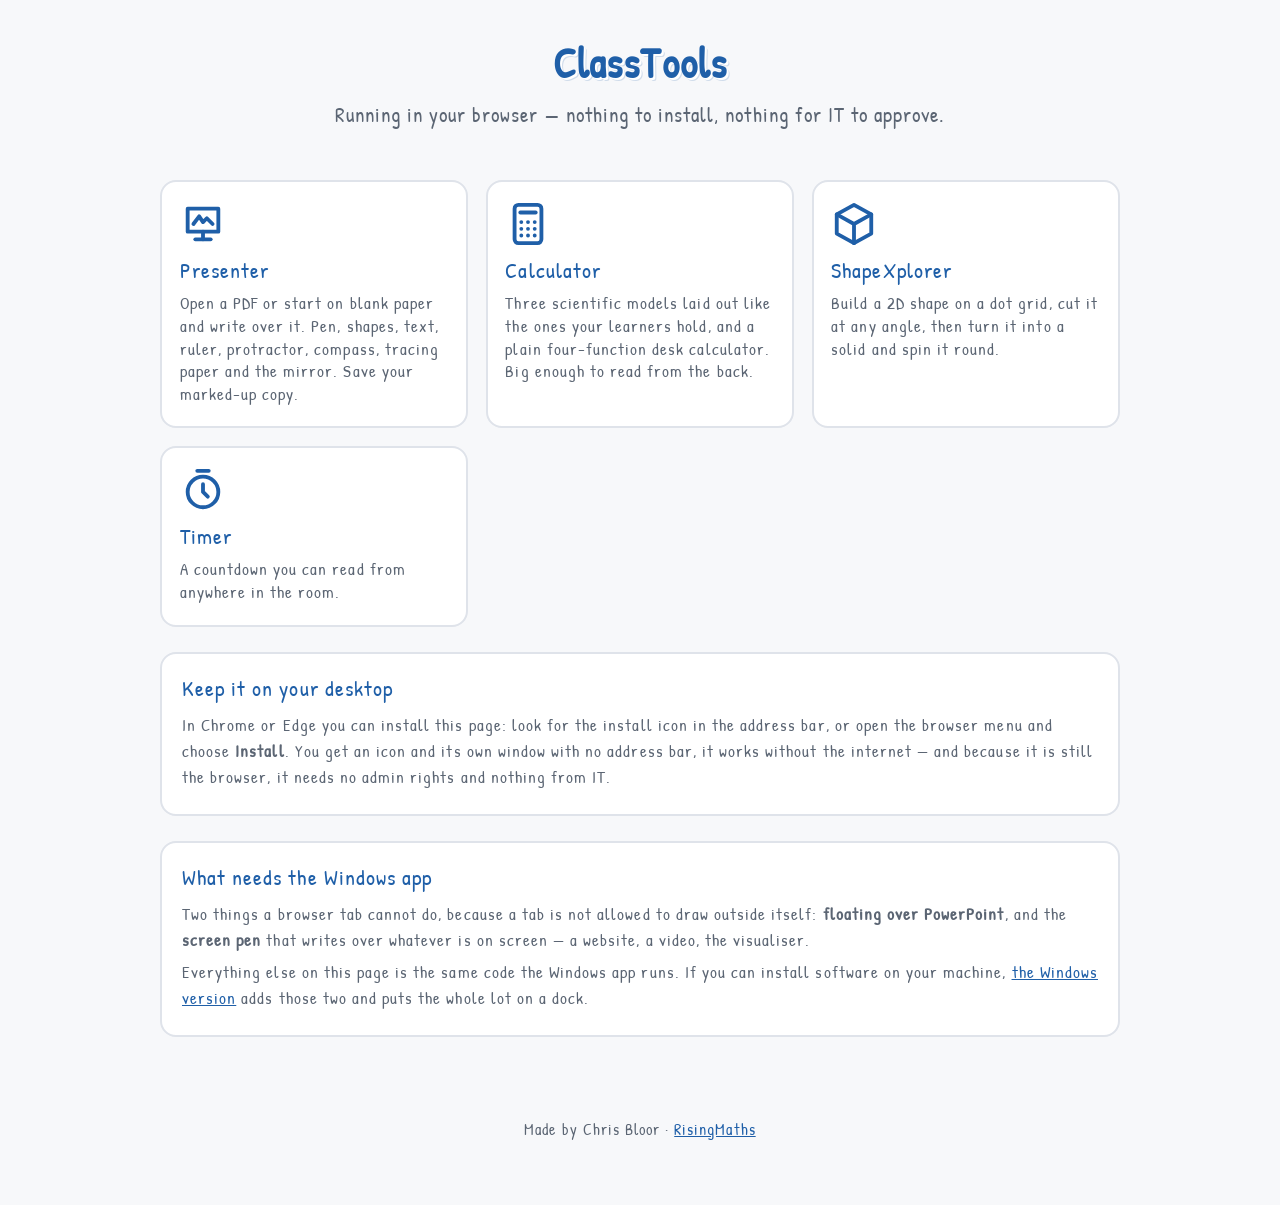
==== public/classtools/index.html @ 87d7df20 "ClassTools in the browser The whole suite at /classtools/: the Presenter, the calculators, ShapeXplo" ====
<!DOCTYPE html>
<html lang="en-GB">
<head>
<meta charset="utf-8">
<meta name="viewport" content="width=device-width, initial-scale=1">
<title>ClassTools in your browser — RisingMaths</title>
<meta name="description" content="ClassTools for the classroom, running in a browser: the Presenter, a calculator, ShapeXplorer and a timer. Nothing to install.">
<link rel="manifest" href="manifest.webmanifest">
<meta name="theme-color" content="#1f5fa8">
<link rel="icon" href="icon-192.png">
<link rel="apple-touch-icon" href="icon-192.png">
<link rel="preconnect" href="https://fonts.googleapis.com">
<link rel="preconnect" href="https://fonts.gstatic.com" crossorigin>
<link href="https://fonts.googleapis.com/css2?family=Patrick+Hand&display=swap" rel="stylesheet">
<style>
  :root { --blue:#1f5fa8; --green:#2e7d32; --bg:#f7f8fa; --card:#fff; --text:#222; --muted:#5b6573; --line:#dfe3ea; }
  * { box-sizing: border-box; }
  body { margin:0; font-family:"Patrick Hand",system-ui,-apple-system,"Segoe UI",Roboto,Arial,sans-serif;
         font-size:1.3rem; letter-spacing:.05em; background:var(--bg); color:var(--text); line-height:1.5; }
  header { max-width:1000px; margin:0 auto; padding:2rem 1.25rem 0; text-align:center; }
  h1 { font-size:2.6rem; color:var(--blue); margin:0 0 .3rem;
       text-shadow:2px 2px 0 #fff, 3px 3px 0 rgba(31,95,168,.18); }
  header p { margin:0; color:var(--muted); }
  main { max-width:1000px; margin:0 auto; padding:1.5rem 1.25rem 4rem; }
  .grid { display:grid; grid-template-columns:repeat(auto-fit,minmax(230px,1fr)); gap:1.1rem; margin:1.6rem 0; }
  .tool { display:flex; flex-direction:column; gap:.4rem; padding:1.2rem 1.1rem 1.3rem; text-decoration:none; color:inherit;
          background:var(--card); border:2px solid var(--line); border-radius:16px; transition:border-color .12s, transform .12s; }
  .tool:hover, .tool:focus-visible { border-color:var(--blue); transform:translateY(-2px); outline:none; }
  .tool svg { width:46px; height:46px; stroke:var(--blue); fill:none; stroke-width:2; stroke-linecap:round; stroke-linejoin:round; }
  .tool b { font-size:1.35rem; color:var(--blue); font-weight:400; }
  .tool span { font-size:1.05rem; color:var(--muted); line-height:1.35; }
  .note { background:#fff; border:2px solid var(--line); border-radius:16px; padding:1.1rem 1.25rem; margin:1.6rem 0 0; }
  .note h2 { font-size:1.4rem; margin:0 0 .4rem; color:var(--blue); font-weight:400; }
  .note p { margin:.4rem 0; font-size:1.08rem; color:var(--muted); }
  .note a { color:var(--blue); }
  #install { display:none; margin:.9rem 0 0; font:inherit; font-size:1.1rem; cursor:pointer;
             background:var(--blue); color:#fff; border:0; border-radius:12px; padding:.6rem 1.2rem; }
  footer { text-align:center; padding:0 1.25rem 3rem; color:var(--muted); font-size:1rem; }
  footer a { color:var(--blue); }
</style>
</head>
<body>
<header>
  <h1>ClassTools</h1>
  <p>Running in your browser — nothing to install, nothing for IT to approve.</p>
</header>
<main>
  <div class="grid">
    <a class="tool" href="presenter.html">
      <svg viewBox="0 0 24 24"><path d="M4 4h16v12H4z"/><path d="M8 20h8"/><path d="M12 16v4"/><path d="M7 12l3-4 2 3 2-2 3 3"/></svg>
      <b>Presenter</b>
      <span>Open a PDF or start on blank paper and write over it. Pen, shapes, text, ruler, protractor, compass, tracing paper and the mirror. Save your marked-up copy.</span>
    </a>
    <a class="tool" href="calc.html">
      <svg viewBox="0 0 24 24"><rect x="5" y="2" width="14" height="20" rx="2"/><path d="M8 6h8"/><path d="M8.5 11h.01M12 11h.01M15.5 11h.01M8.5 14.5h.01M12 14.5h.01M15.5 14.5h.01M8.5 18h.01M12 18h.01M15.5 18h.01"/></svg>
      <b>Calculator</b>
      <span>Three scientific models laid out like the ones your learners hold, and a plain four-function desk calculator. Big enough to read from the back.</span>
    </a>
    <a class="tool" href="shapes/index.html">
      <svg viewBox="0 0 24 24"><path d="M12 2l9 5v10l-9 5-9-5V7z"/><path d="M12 12l9-5M12 12v10M12 12L3 7"/></svg>
      <b>ShapeXplorer</b>
      <span>Build a 2D shape on a dot grid, cut it at any angle, then turn it into a solid and spin it round.</span>
    </a>
    <a class="tool" href="timer.html">
      <svg viewBox="0 0 24 24"><circle cx="12" cy="13" r="8"/><path d="M12 9v4l2.5 2.5"/><path d="M9 2h6"/></svg>
      <b>Timer</b>
      <span>A countdown you can read from anywhere in the room.</span>
    </a>
  </div>

  <div class="note">
    <h2>Keep it on your desktop</h2>
    <p>In Chrome or Edge you can install this page: look for the install icon in the address bar, or open the browser menu and choose <b>Install</b>. You get an icon and its own window with no address bar, it works without the internet — and because it is still the browser, it needs no admin rights and nothing from IT.</p>
    <button id="install">Install ClassTools</button>
  </div>

  <div class="note">
    <h2>What needs the Windows app</h2>
    <p>Two things a browser tab cannot do, because a tab is not allowed to draw outside itself: <b>floating over PowerPoint</b>, and the <b>screen pen</b> that writes over whatever is on screen — a website, a video, the visualiser.</p>
    <p>Everything else on this page is the same code the Windows app runs. If you can install software on your machine, <a href="../classtools.html">the Windows version</a> adds those two and puts the whole lot on a dock.</p>
  </div>
</main>
<footer>
  <p>Made by Chris Bloor · <a href="../index.html">RisingMaths</a></p>
</footer>
<script>
  // The browser offers the install prompt when it feels like it; show our button only then.
  let prompter = null;
  const btn = document.getElementById('install');
  addEventListener('beforeinstallprompt', e => { e.preventDefault(); prompter = e; btn.style.display = 'inline-block'; });
  btn.addEventListener('click', async () => {
    if (!prompter) return;
    btn.style.display = 'none';
    prompter.prompt();
    await prompter.userChoice.catch(() => {});
    prompter = null;
  });
  if ('serviceWorker' in navigator) addEventListener('load', () => navigator.serviceWorker.register('sw.js').catch(() => {}));
</script>
</body>
</html>
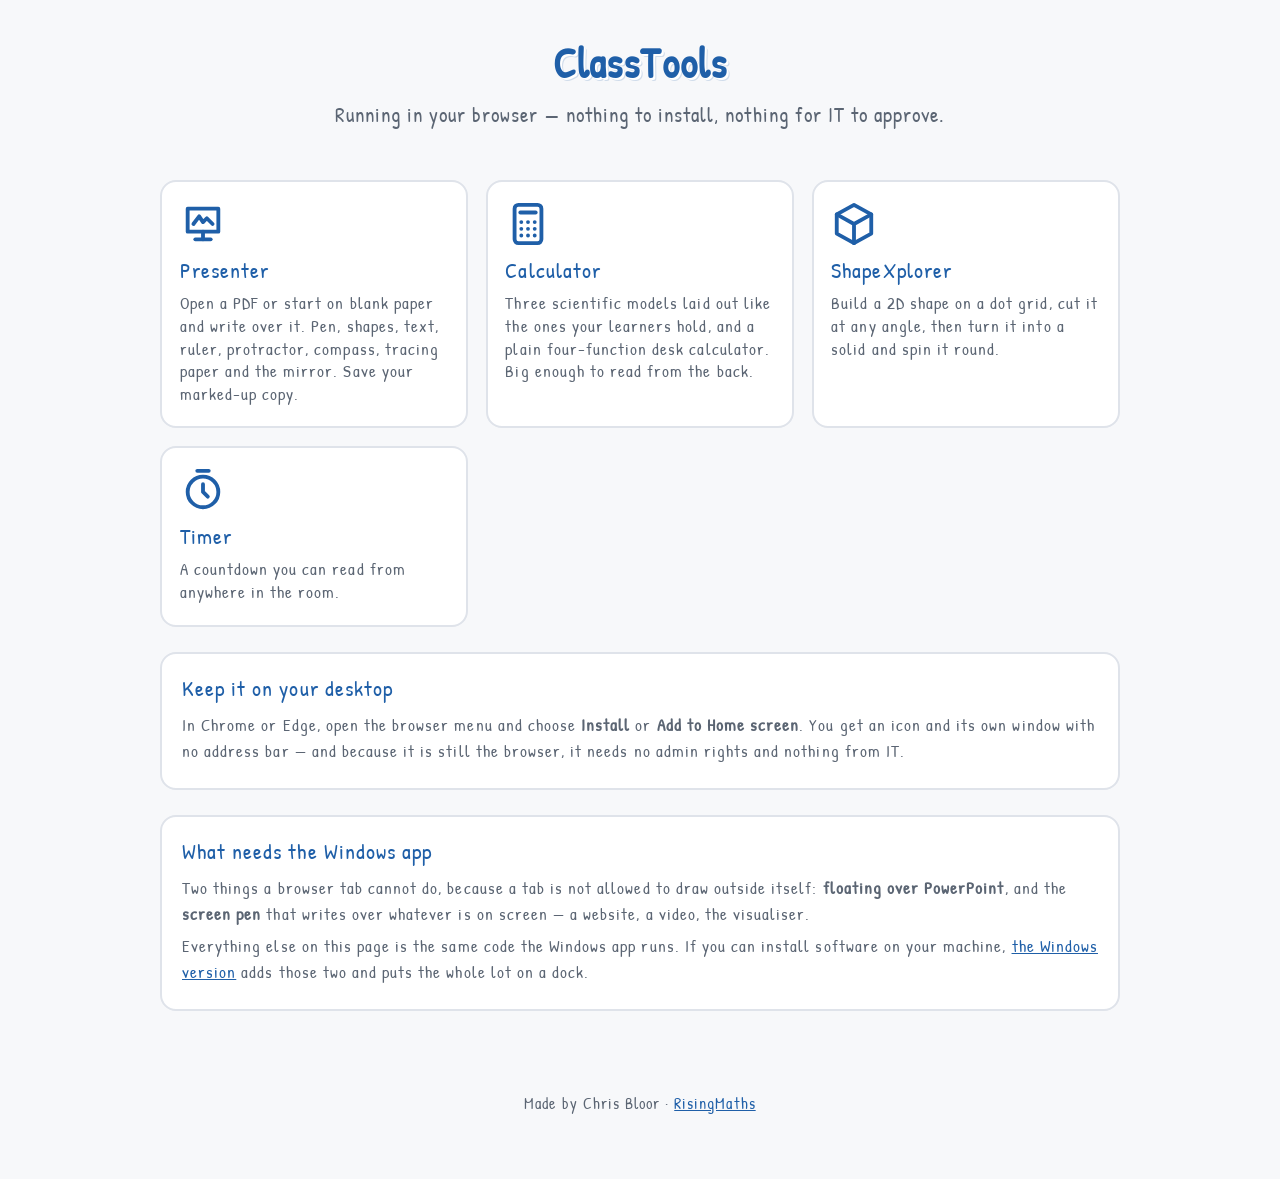
==== commit 7c5b2625: "Retire the service worker: it was breaking every tool link Hosting serves these paths with a redirec" ====
--- a/public/classtools/index.html
+++ b/public/classtools/index.html
@@ -70,7 +70,7 @@
 
   <div class="note">
     <h2>Keep it on your desktop</h2>
-    <p>In Chrome or Edge you can install this page: look for the install icon in the address bar, or open the browser menu and choose <b>Install</b>. You get an icon and its own window with no address bar, it works without the internet — and because it is still the browser, it needs no admin rights and nothing from IT.</p>
+    <p>In Chrome or Edge, open the browser menu and choose <b>Install</b> or <b>Add to Home screen</b>. You get an icon and its own window with no address bar — and because it is still the browser, it needs no admin rights and nothing from IT.</p>
     <button id="install">Install ClassTools</button>
   </div>
 
@@ -95,6 +95,7 @@
     await prompter.userChoice.catch(() => {});
     prompter = null;
   });
+  // Registered only so the old service worker is reached and retires itself - see tools/build-web.sh.
   if ('serviceWorker' in navigator) addEventListener('load', () => navigator.serviceWorker.register('sw.js').catch(() => {}));
 </script>
 </body>
